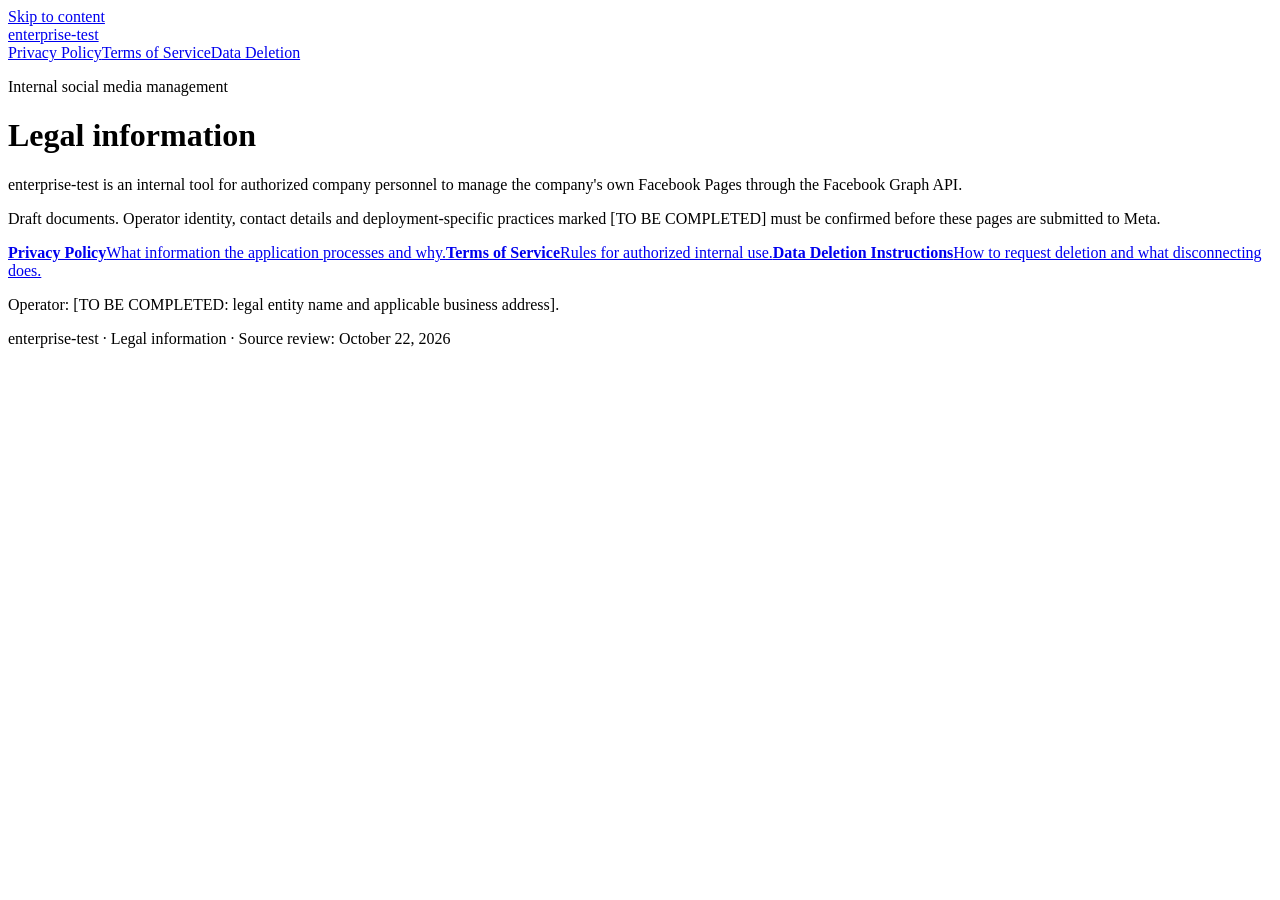
==== index.html @ ea5c4c65 "Add index.html for enterprise-test legal website" ====
<!doctype html>
<html lang="en"><head><meta charset="utf-8"><meta name="viewport" content="width=device-width,initial-scale=1"><meta name="description" content="Privacy, terms and data deletion information for enterprise-test."><meta name="referrer" content="no-referrer"><title>Legal information | enterprise-test</title><link rel="stylesheet" href="styles.css"></head>
<body><a class="skip" href="https://vincentfeng666.github.io/enterprise-test-legal/#main">Skip to content</a><header><a class="brand" href="https://vincentfeng666.github.io/enterprise-test-legal/">enterprise-test</a><nav aria-label="Legal pages"><a href="https://vincentfeng666.github.io/enterprise-test-legal/privacy-policy.html">Privacy Policy</a><a href="https://vincentfeng666.github.io/enterprise-test-legal/terms-of-service.html">Terms of Service</a><a href="https://vincentfeng666.github.io/enterprise-test-legal/data-deletion.html">Data Deletion</a></nav></header>
<main id="main"><p class="eyebrow">Internal social media management</p><h1>Legal information</h1><p>enterprise-test is an internal tool for authorized company personnel to manage the company's own Facebook Pages through the Facebook Graph API.</p><p class="notice">Draft documents. Operator identity, contact details and deployment-specific practices marked <span class="todo">[TO BE COMPLETED]</span> must be confirmed before these pages are submitted to Meta.</p><div class="cards"><a class="card" href="https://vincentfeng666.github.io/enterprise-test-legal/privacy-policy.html"><strong>Privacy Policy</strong><span>What information the application processes and why.</span></a><a class="card" href="https://vincentfeng666.github.io/enterprise-test-legal/terms-of-service.html"><strong>Terms of Service</strong><span>Rules for authorized internal use.</span></a><a class="card" href="https://vincentfeng666.github.io/enterprise-test-legal/data-deletion.html"><strong>Data Deletion Instructions</strong><span>How to request deletion and what disconnecting does.</span></a></div><p>Operator: <span class="todo">[TO BE COMPLETED: legal entity name and applicable business address]</span>.</p></main><footer>enterprise-test · Legal information · Source review: October 22, 2026</footer></body></html>
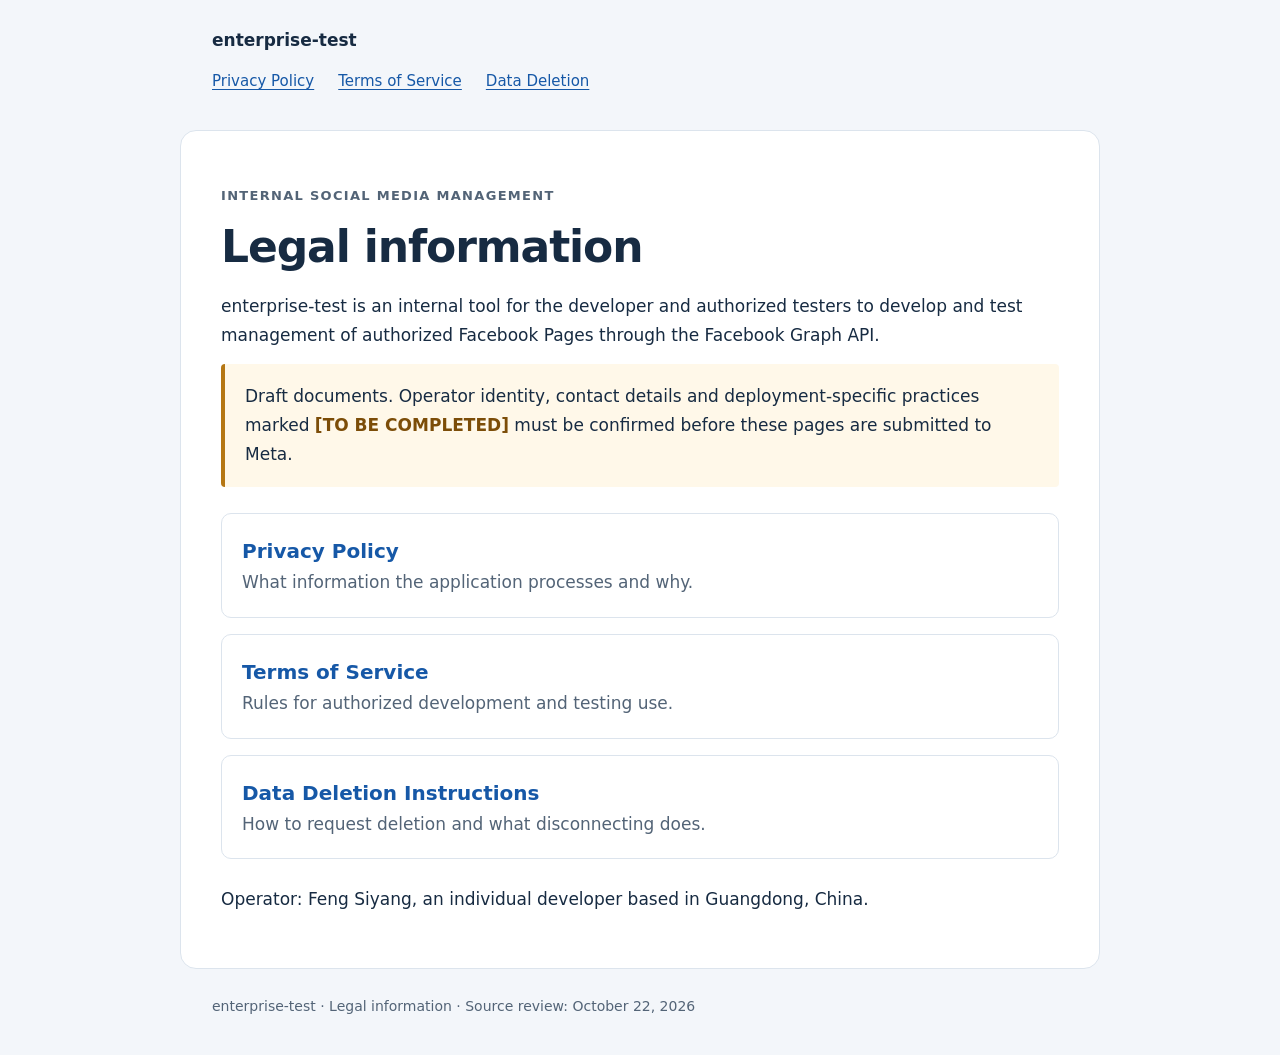
==== commit 536fc146: "Fill confirmed individual operator, hosting and deletion policy details" ====
--- a/index.html
+++ b/index.html
@@ -1,4 +1,4 @@
 <!doctype html>
 <html lang="en"><head><meta charset="utf-8"><meta name="viewport" content="width=device-width,initial-scale=1"><meta name="description" content="Privacy, terms and data deletion information for enterprise-test."><meta name="referrer" content="no-referrer"><title>Legal information | enterprise-test</title><link rel="stylesheet" href="styles.css"></head>
 <body><a class="skip" href="https://vincentfeng666.github.io/enterprise-test-legal/#main">Skip to content</a><header><a class="brand" href="https://vincentfeng666.github.io/enterprise-test-legal/">enterprise-test</a><nav aria-label="Legal pages"><a href="https://vincentfeng666.github.io/enterprise-test-legal/privacy-policy.html">Privacy Policy</a><a href="https://vincentfeng666.github.io/enterprise-test-legal/terms-of-service.html">Terms of Service</a><a href="https://vincentfeng666.github.io/enterprise-test-legal/data-deletion.html">Data Deletion</a></nav></header>
-<main id="main"><p class="eyebrow">Internal social media management</p><h1>Legal information</h1><p>enterprise-test is an internal tool for authorized company personnel to manage the company's own Facebook Pages through the Facebook Graph API.</p><p class="notice">Draft documents. Operator identity, contact details and deployment-specific practices marked <span class="todo">[TO BE COMPLETED]</span> must be confirmed before these pages are submitted to Meta.</p><div class="cards"><a class="card" href="https://vincentfeng666.github.io/enterprise-test-legal/privacy-policy.html"><strong>Privacy Policy</strong><span>What information the application processes and why.</span></a><a class="card" href="https://vincentfeng666.github.io/enterprise-test-legal/terms-of-service.html"><strong>Terms of Service</strong><span>Rules for authorized internal use.</span></a><a class="card" href="https://vincentfeng666.github.io/enterprise-test-legal/data-deletion.html"><strong>Data Deletion Instructions</strong><span>How to request deletion and what disconnecting does.</span></a></div><p>Operator: <span class="todo">[TO BE COMPLETED: legal entity name and applicable business address]</span>.</p></main><footer>enterprise-test · Legal information · Source review: October 22, 2026</footer></body></html>
+<main id="main"><p class="eyebrow">Internal social media management</p><h1>Legal information</h1><p>enterprise-test is an internal tool for the developer and authorized testers to develop and test management of authorized Facebook Pages through the Facebook Graph API.</p><p class="notice">Draft documents. Operator identity, contact details and deployment-specific practices marked <span class="todo">[TO BE COMPLETED]</span> must be confirmed before these pages are submitted to Meta.</p><div class="cards"><a class="card" href="https://vincentfeng666.github.io/enterprise-test-legal/privacy-policy.html"><strong>Privacy Policy</strong><span>What information the application processes and why.</span></a><a class="card" href="https://vincentfeng666.github.io/enterprise-test-legal/terms-of-service.html"><strong>Terms of Service</strong><span>Rules for authorized development and testing use.</span></a><a class="card" href="https://vincentfeng666.github.io/enterprise-test-legal/data-deletion.html"><strong>Data Deletion Instructions</strong><span>How to request deletion and what disconnecting does.</span></a></div><p>Operator: Feng Siyang, an individual developer based in Guangdong, China.</p></main><footer>enterprise-test · Legal information · Source review: October 22, 2026</footer></body></html>
--- a/styles.css
+++ b/styles.css
@@ -0,0 +1 @@
+:root{color-scheme:light;--ink:#172b42;--muted:#536477;--line:#dce4ed;--accent:#1658a7}*{box-sizing:border-box}body{margin:0;background:#f3f6fa;color:var(--ink);font:17px/1.7 system-ui,-apple-system,BlinkMacSystemFont,"Segoe UI",sans-serif}a{color:var(--accent);text-underline-offset:3px}a:focus-visible{outline:3px solid #e49b28;outline-offset:5px}header,main,footer{max-width:920px;margin:auto;padding:26px 32px}.brand{font-weight:750;text-decoration:none;color:var(--ink)}nav{display:flex;flex-wrap:wrap;gap:10px 24px;margin-top:14px;font-size:15px}nav a[aria-current=page]{font-weight:750}main{background:white;border:1px solid var(--line);border-radius:16px;padding:40px;margin-top:10px}h1{font-size:clamp(30px,5vw,44px);line-height:1.2;letter-spacing:-.025em;margin:8px 0 18px}h2{font-size:23px;line-height:1.35;margin-top:36px}p,ul,ol{margin:14px 0}li{margin:8px 0}.eyebrow{font-size:13px;font-weight:750;letter-spacing:.1em;text-transform:uppercase;color:var(--muted)}.meta,footer{font-size:14px;color:var(--muted)}.notice{padding:18px 20px;border-left:4px solid #b57714;background:#fff8e9;border-radius:4px}.todo{font-weight:650;color:#7c4d08;overflow-wrap:anywhere}.cards{display:grid;gap:16px;margin:26px 0}.card{display:block;border:1px solid var(--line);border-radius:10px;padding:20px;text-decoration:none}.card strong{display:block;font-size:20px}.card span{color:var(--muted)}.skip{position:absolute;left:-9999px}.skip:focus{left:16px;top:12px;background:white;padding:8px;z-index:1}footer{padding-bottom:36px}@media(max-width:600px){header,footer{padding:22px 20px}main{margin:0 12px;padding:26px 20px;border-radius:10px}body{font-size:16px}h2{font-size:21px}nav{gap:9px 16px}}@media print{body{background:white}header,footer{display:none}main{border:0;max-width:none;padding:0}.notice{background:none}}
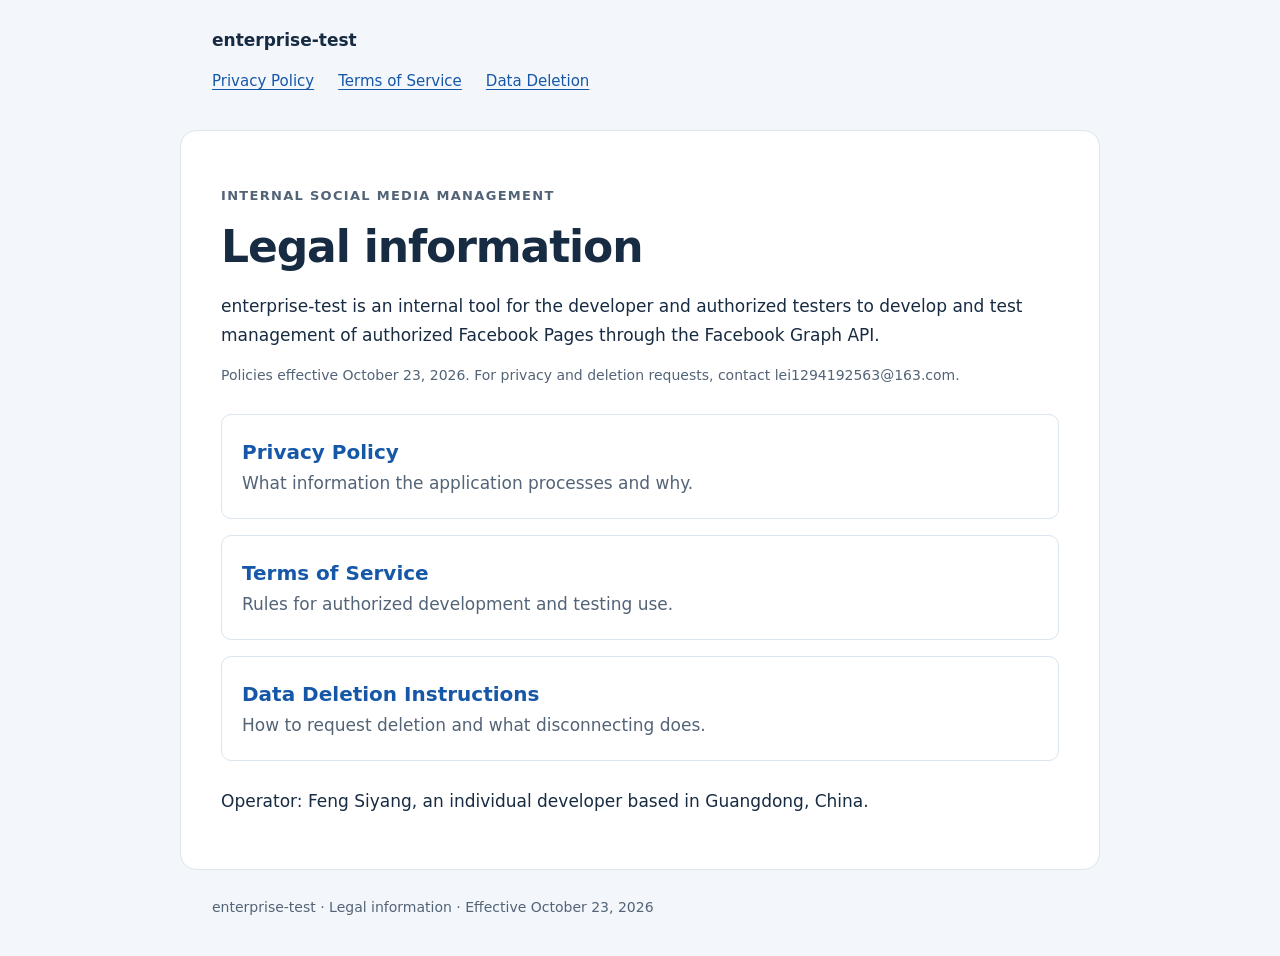
==== commit bdff4c29: "Publish adopted policies effective October 23, 2026" ====
--- a/index.html
+++ b/index.html
@@ -1,4 +1,4 @@
 <!doctype html>
 <html lang="en"><head><meta charset="utf-8"><meta name="viewport" content="width=device-width,initial-scale=1"><meta name="description" content="Privacy, terms and data deletion information for enterprise-test."><meta name="referrer" content="no-referrer"><title>Legal information | enterprise-test</title><link rel="stylesheet" href="styles.css"></head>
 <body><a class="skip" href="https://vincentfeng666.github.io/enterprise-test-legal/#main">Skip to content</a><header><a class="brand" href="https://vincentfeng666.github.io/enterprise-test-legal/">enterprise-test</a><nav aria-label="Legal pages"><a href="https://vincentfeng666.github.io/enterprise-test-legal/privacy-policy.html">Privacy Policy</a><a href="https://vincentfeng666.github.io/enterprise-test-legal/terms-of-service.html">Terms of Service</a><a href="https://vincentfeng666.github.io/enterprise-test-legal/data-deletion.html">Data Deletion</a></nav></header>
-<main id="main"><p class="eyebrow">Internal social media management</p><h1>Legal information</h1><p>enterprise-test is an internal tool for the developer and authorized testers to develop and test management of authorized Facebook Pages through the Facebook Graph API.</p><p class="notice">Draft documents. Operator identity, contact details and deployment-specific practices marked <span class="todo">[TO BE COMPLETED]</span> must be confirmed before these pages are submitted to Meta.</p><div class="cards"><a class="card" href="https://vincentfeng666.github.io/enterprise-test-legal/privacy-policy.html"><strong>Privacy Policy</strong><span>What information the application processes and why.</span></a><a class="card" href="https://vincentfeng666.github.io/enterprise-test-legal/terms-of-service.html"><strong>Terms of Service</strong><span>Rules for authorized development and testing use.</span></a><a class="card" href="https://vincentfeng666.github.io/enterprise-test-legal/data-deletion.html"><strong>Data Deletion Instructions</strong><span>How to request deletion and what disconnecting does.</span></a></div><p>Operator: Feng Siyang, an individual developer based in Guangdong, China.</p></main><footer>enterprise-test · Legal information · Source review: October 22, 2026</footer></body></html>
+<main id="main"><p class="eyebrow">Internal social media management</p><h1>Legal information</h1><p>enterprise-test is an internal tool for the developer and authorized testers to develop and test management of authorized Facebook Pages through the Facebook Graph API.</p><p class="meta">Policies effective October 23, 2026. For privacy and deletion requests, contact lei1294192563@163.com.</p><div class="cards"><a class="card" href="https://vincentfeng666.github.io/enterprise-test-legal/privacy-policy.html"><strong>Privacy Policy</strong><span>What information the application processes and why.</span></a><a class="card" href="https://vincentfeng666.github.io/enterprise-test-legal/terms-of-service.html"><strong>Terms of Service</strong><span>Rules for authorized development and testing use.</span></a><a class="card" href="https://vincentfeng666.github.io/enterprise-test-legal/data-deletion.html"><strong>Data Deletion Instructions</strong><span>How to request deletion and what disconnecting does.</span></a></div><p>Operator: Feng Siyang, an individual developer based in Guangdong, China.</p></main><footer>enterprise-test · Legal information · Effective October 23, 2026</footer></body></html>
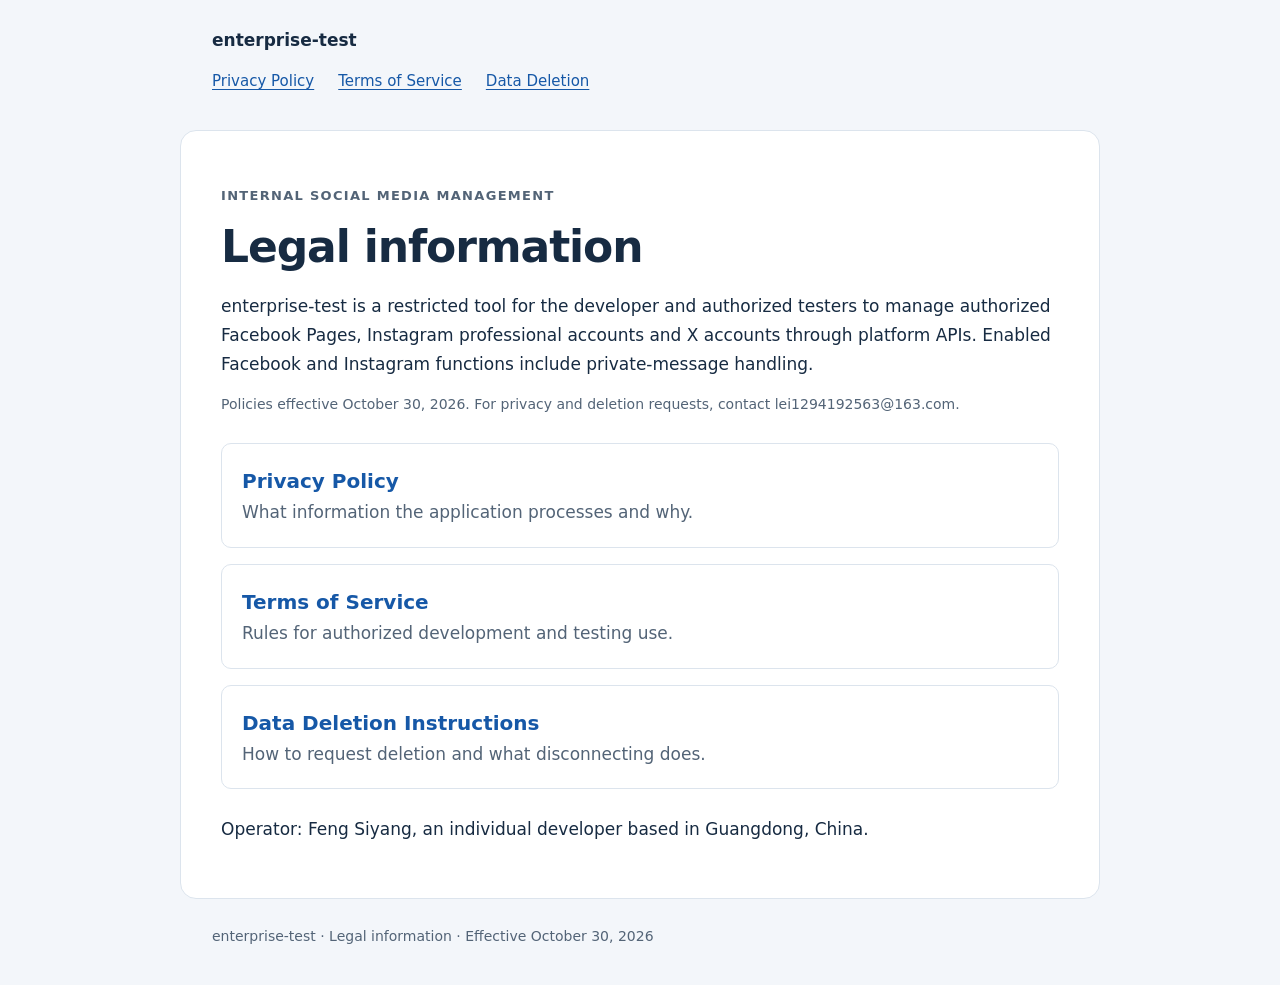
==== commit a12956a6: "Update privacy and deletion policies for Meta messages and three-platform data, October 30, 2026" ====
--- a/index.html
+++ b/index.html
@@ -1,4 +1,4 @@
 <!doctype html>
 <html lang="en"><head><meta charset="utf-8"><meta name="viewport" content="width=device-width,initial-scale=1"><meta name="description" content="Privacy, terms and data deletion information for enterprise-test."><meta name="referrer" content="no-referrer"><title>Legal information | enterprise-test</title><link rel="stylesheet" href="styles.css"></head>
 <body><a class="skip" href="https://vincentfeng666.github.io/enterprise-test-legal/#main">Skip to content</a><header><a class="brand" href="https://vincentfeng666.github.io/enterprise-test-legal/">enterprise-test</a><nav aria-label="Legal pages"><a href="https://vincentfeng666.github.io/enterprise-test-legal/privacy-policy.html">Privacy Policy</a><a href="https://vincentfeng666.github.io/enterprise-test-legal/terms-of-service.html">Terms of Service</a><a href="https://vincentfeng666.github.io/enterprise-test-legal/data-deletion.html">Data Deletion</a></nav></header>
-<main id="main"><p class="eyebrow">Internal social media management</p><h1>Legal information</h1><p>enterprise-test is an internal tool for the developer and authorized testers to develop and test management of authorized Facebook Pages through the Facebook Graph API.</p><p class="meta">Policies effective October 23, 2026. For privacy and deletion requests, contact lei1294192563@163.com.</p><div class="cards"><a class="card" href="https://vincentfeng666.github.io/enterprise-test-legal/privacy-policy.html"><strong>Privacy Policy</strong><span>What information the application processes and why.</span></a><a class="card" href="https://vincentfeng666.github.io/enterprise-test-legal/terms-of-service.html"><strong>Terms of Service</strong><span>Rules for authorized development and testing use.</span></a><a class="card" href="https://vincentfeng666.github.io/enterprise-test-legal/data-deletion.html"><strong>Data Deletion Instructions</strong><span>How to request deletion and what disconnecting does.</span></a></div><p>Operator: Feng Siyang, an individual developer based in Guangdong, China.</p></main><footer>enterprise-test · Legal information · Effective October 23, 2026</footer></body></html>+<main id="main"><p class="eyebrow">Internal social media management</p><h1>Legal information</h1><p>enterprise-test is a restricted tool for the developer and authorized testers to manage authorized Facebook Pages, Instagram professional accounts and X accounts through platform APIs. Enabled Facebook and Instagram functions include private-message handling.</p><p class="meta">Policies effective October 30, 2026. For privacy and deletion requests, contact lei1294192563@163.com.</p><div class="cards"><a class="card" href="https://vincentfeng666.github.io/enterprise-test-legal/privacy-policy.html"><strong>Privacy Policy</strong><span>What information the application processes and why.</span></a><a class="card" href="https://vincentfeng666.github.io/enterprise-test-legal/terms-of-service.html"><strong>Terms of Service</strong><span>Rules for authorized development and testing use.</span></a><a class="card" href="https://vincentfeng666.github.io/enterprise-test-legal/data-deletion.html"><strong>Data Deletion Instructions</strong><span>How to request deletion and what disconnecting does.</span></a></div><p>Operator: Feng Siyang, an individual developer based in Guangdong, China.</p></main><footer>enterprise-test · Legal information · Effective October 30, 2026</footer></body></html>
